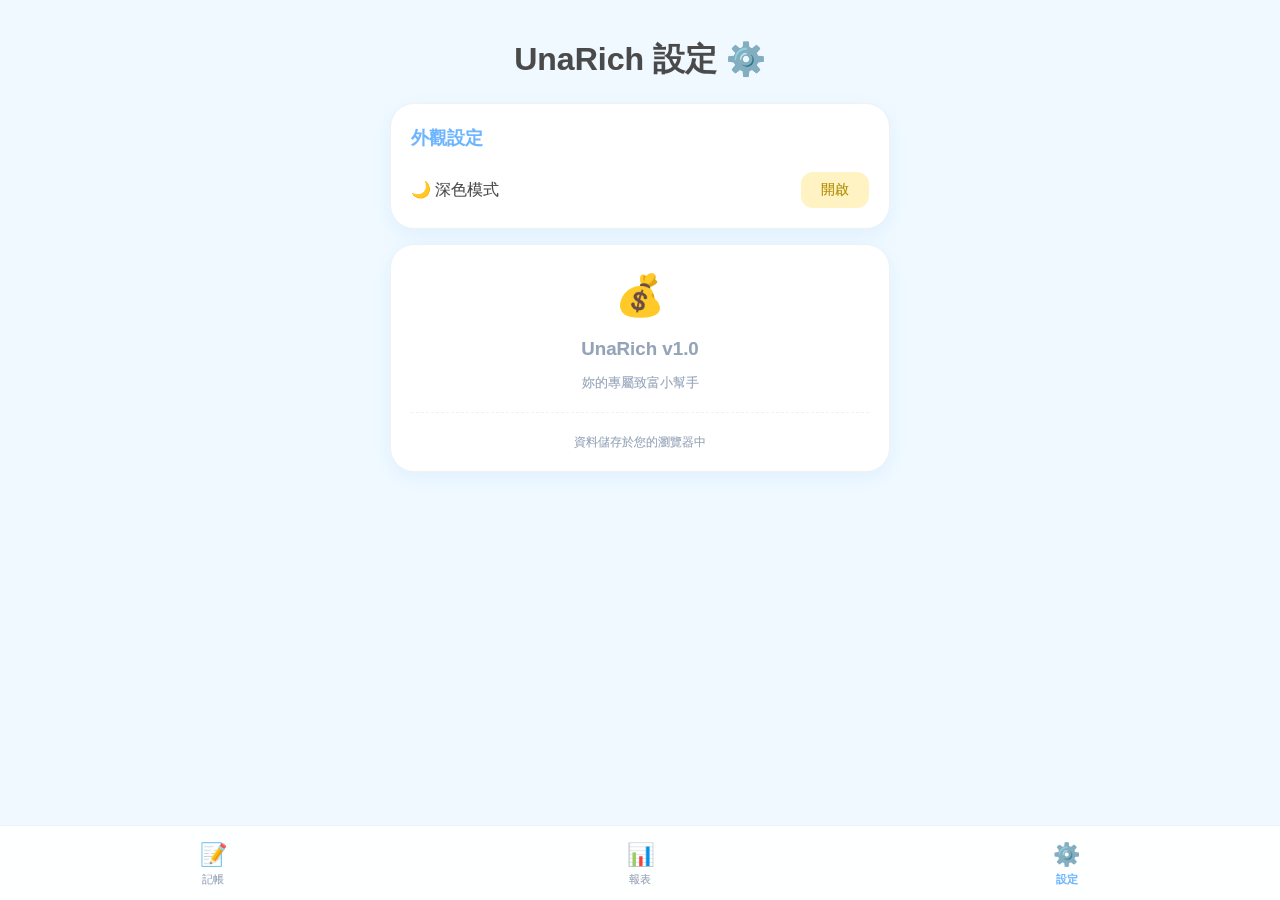
==== settings.html @ 3dc7ce1a "新增報表分析與設定頁面，更新主頁面結構與樣式，優化使用者介面" ====
<!doctype html>
<html lang="zh-Hant">
  <head>
    <meta charset="UTF-8" />
    <meta name="viewport" content="width=device-width, initial-scale=1.0, maximum-scale=1.0, user-scalable=no" />
    <title>UnaRich - 設定</title>
    <link rel="stylesheet" href="style.css" />
    <link rel="manifest" href="manifest.json" />
    <link rel="icon" href="https://cdn-icons-png.flaticon.com/512/2489/2489756.png" type="image/png" />
  </head>
  <body class="page-settings">
    <header class="app-header">
      <h1>UnaRich 設定 ⚙️</h1>
    </header>

    <main class="container">
      <section class="card">
        <h2 style="margin-bottom: 20px">外觀設定</h2>
        <div style="display: flex; justify-content: space-between; align-items: center">
          <span>🌙 深色模式</span>
          <button
            id="dark-mode-toggle"
            class="nav-btn"
            onclick="toggleDarkMode()"
            style="width: auto; border-radius: 12px; font-size: 14px; padding: 8px 20px"
          >
            開啟
          </button>
        </div>
      </section>

      <section class="card" style="text-align: center; color: var(--text-sub)">
        <div style="font-size: 40px; margin-bottom: 10px">💰</div>
        <h3>UnaRich v1.0</h3>
        <p style="font-size: 13px; margin-top: 10px">妳的專屬致富小幫手</p>
        <hr style="border: 0; border-top: 1px dashed var(--border-color); margin: 20px 0" />
        <p style="font-size: 12px">資料儲存於您的瀏覽器中</p>
      </section>
    </main>

    <nav class="bottom-nav">
      <a href="index.html" class="nav-item">
        <span class="nav-icon">📝</span>
        <p>記帳</p>
      </a>
      <a href="charts.html" class="nav-item">
        <span class="nav-icon">📊</span>
        <p>報表</p>
      </a>
      <a href="settings.html" class="nav-item active">
        <span class="nav-icon">⚙️</span>
        <p>設定</p>
      </a>
    </nav>

    <script src="script.js"></script>
  </body>
</html>
---- style.css ----
/* --- 1. 核心重設 --- */
* {
    margin: 0;
    padding: 0;
    box-sizing: border-box; 
    -webkit-text-stroke: 0.1px; 
    -webkit-tap-highlight-color: transparent;
}

html, body {
    max-width: 100vw;
    overflow-x: hidden;
}

:root {
    --bg-color: #f0f9ff;         
    --card-bg: #ffffff; 
    --text-main: #4a4a4a;
    --text-sub: #94a3b8;
    --border-color: #eef2f5;
    --card-shadow: rgba(162, 210, 255, 0.2);
    --primary: #ffd93d;          
    --secondary: #a2d2ff;        
    --accent: #6eb5ff;           
    --expense: #ff8b8b;          
    --income: #6bcb77;           
    --nav-bg: rgba(255, 255, 255, 0.9);
}

body.dark-mode {
    --bg-color: #121212;         
    --card-bg: #1e1e1e;          
    --text-main: #e2e8f0;        
    --text-sub: #94a3b8;
    --border-color: #333333;
    --card-shadow: rgba(0, 0, 0, 0.4);
    --primary: #facc15;          
    --secondary: #3b82f6;        
    --accent: #60a5fa;
    --nav-bg: rgba(30, 30, 30, 0.9);
}

/* --- 2. 基礎樣式 --- */
body { 
    font-family: 'Noto Sans TC', sans-serif;
    background: var(--bg-color); 
    padding: 15px; 
    padding-bottom: 100px;
    color: var(--text-main);
    transition: background 0.3s, color 0.3s;
    line-height: 1.5;
}

.app-header {
    text-align: center;
    padding: 20px 0;
}

.container {
    max-width: 500px;
    margin: 0 auto;
}

/* --- 3. 卡片與元件 --- */
.card { 
    background: var(--card-bg); 
    padding: 20px; 
    border-radius: 24px; 
    box-shadow: 0 6px 20px var(--card-shadow);
    margin-bottom: 15px; 
    border: 1px solid var(--border-color);
}

h2 { 
    margin-bottom: 15px; 
    font-size: 1.15rem; 
    color: var(--accent); 
    display: flex; 
    align-items: center; 
    gap: 8px; 
}

/* 表單元件 */
input, select, .type-btn, .save-btn { 
    height: 50px; 
    border-radius: 16px; 
    font-size: 16px;
    font-family: inherit;
}

input, select {
    width: 100%;
    padding: 0 15px;
    margin: 8px 0;
    border: 2px solid var(--border-color);
    background: var(--card-bg);
    color: var(--text-main);
    outline: none;
    appearance: none;
}

/* 類型選擇器 */
.type-switcher { display: flex; gap: 10px; margin-bottom: 15px; }
.type-btn { 
    flex: 1; border: 2px solid var(--border-color); 
    background: var(--card-bg); color: var(--text-sub); font-weight: bold; cursor: pointer;
}
.type-btn.active-exp { background: var(--expense); color: white; border-color: var(--expense); }
.type-btn.active-inc { background: var(--income); color: white; border-color: var(--income); }

.save-btn { 
    width: 100%; background: var(--primary); color: #4a4a4a; border: none; 
    font-weight: bold; cursor: pointer; box-shadow: 0 4px 0 #e6c235; margin-top: 10px;
}
.save-btn:active { transform: translateY(2px); box-shadow: 0 2px 0 #e6c235; }

/* --- 4. 圖表專用樣式 (解決跑版) --- */
.month-selector {
    display: flex; align-items: center; justify-content: center; gap: 20px;
}

#current-month-display {
    font-size: 1.1rem; font-weight: 800; min-width: 120px; text-align: center;
}

.nav-btn {
    background: #fff3c4; border: none; width: 36px; height: 36px; border-radius: 50%;
    cursor: pointer; display: flex; align-items: center; justify-content: center; color: #b08d00;
}

.chart-container {
    position: relative;
    height: 280px; /* 固定高度防止跑版 */
    width: 100%;
    margin-top: 10px;
}

canvas {
    max-width: 100% !important;
    max-height: 100% !important;
}

/* --- 5. 底部導覽列 --- */
.bottom-nav {
    position: fixed; bottom: 0; left: 0; right: 0; height: 75px;
    background: var(--nav-bg); backdrop-filter: blur(10px);
    display: flex; justify-content: space-around; align-items: center;
    border-top: 1px solid var(--border-color); z-index: 1000;
}

.nav-item { text-decoration: none; text-align: center; color: var(--text-sub); flex: 1; }
.nav-item.active { color: var(--accent); font-weight: bold; }
.nav-icon { font-size: 22px; display: block; }
.nav-item p { font-size: 11px; }

/* --- 6. 紀錄列表與彈窗 --- */
.record-item { display: flex; justify-content: space-between; padding: 12px 0; border-bottom: 1px solid var(--border-color); }
.amt-exp { color: var(--expense); font-weight: 800; }
.amt-inc { color: var(--income); font-weight: 800; }

.toast {
    position: fixed; bottom: 90px; left: 50%; transform: translateX(-50%);
    background: rgba(0,0,0,0.8); color: white; padding: 10px 20px; border-radius: 20px;
    opacity: 0; transition: 0.3s; z-index: 2000; pointer-events: none;
}
.toast.show { opacity: 1; }
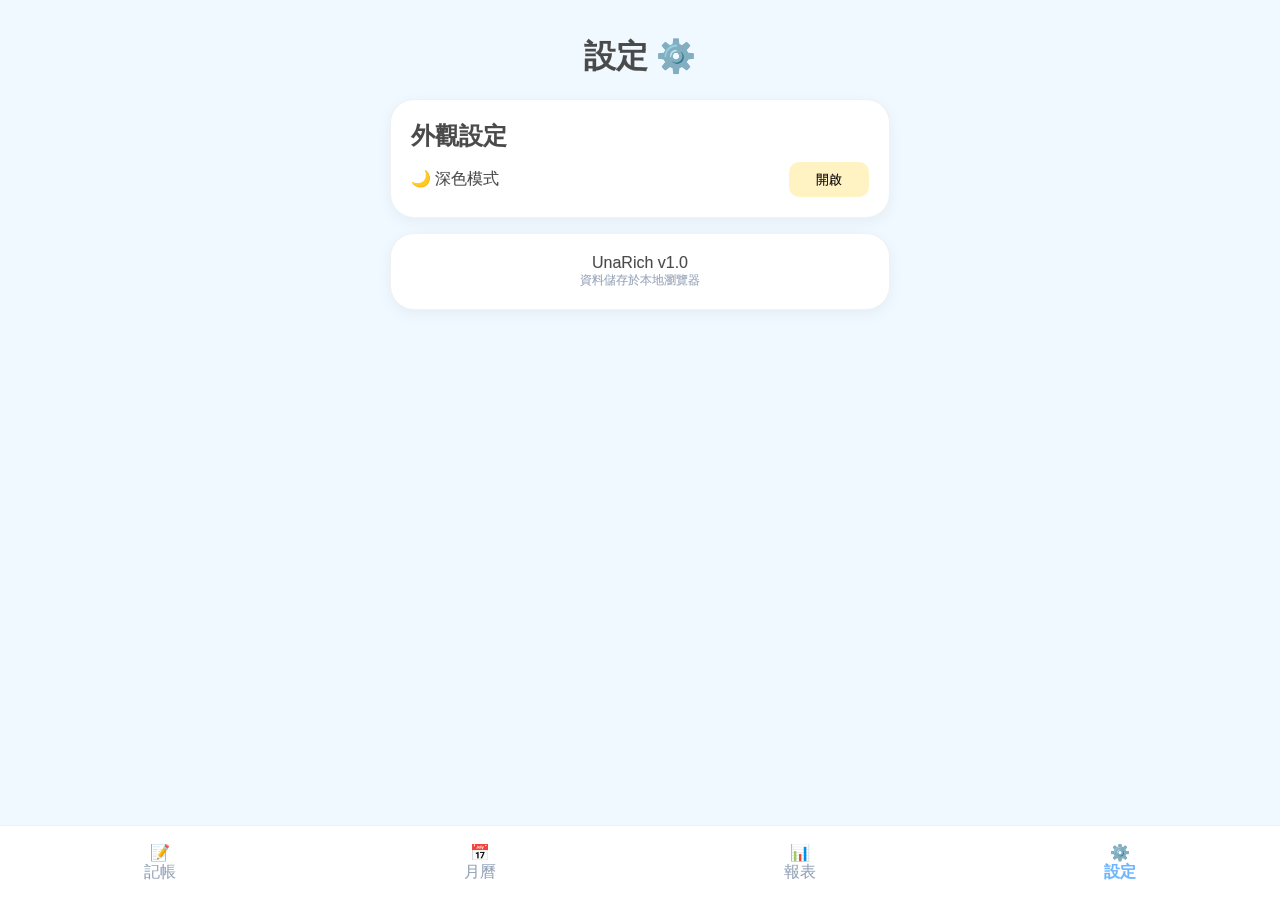
==== commit 4119a046: "新增月曆檢視頁面，重構主頁面與報表頁面，優化樣式與功能，更新 manifest 檔案，加入 Service Worker 快取，改善使用者介面與交互體驗" ====
--- a/settings.html
+++ b/settings.html
@@ -5,54 +5,23 @@
     <meta name="viewport" content="width=device-width, initial-scale=1.0, maximum-scale=1.0, user-scalable=no" />
     <title>UnaRich - 設定</title>
     <link rel="stylesheet" href="style.css" />
-    <link rel="manifest" href="manifest.json" />
-    <link rel="icon" href="https://cdn-icons-png.flaticon.com/512/2489/2489756.png" type="image/png" />
   </head>
   <body class="page-settings">
-    <header class="app-header">
-      <h1>UnaRich 設定 ⚙️</h1>
-    </header>
-
+    <header class="app-header"><h1>設定 ⚙️</h1></header>
     <main class="container">
       <section class="card">
-        <h2 style="margin-bottom: 20px">外觀設定</h2>
-        <div style="display: flex; justify-content: space-between; align-items: center">
+        <h2>外觀設定</h2>
+        <div style="display: flex; justify-content: space-between; align-items: center; margin-top: 10px">
           <span>🌙 深色模式</span>
-          <button
-            id="dark-mode-toggle"
-            class="nav-btn"
-            onclick="toggleDarkMode()"
-            style="width: auto; border-radius: 12px; font-size: 14px; padding: 8px 20px"
-          >
-            開啟
-          </button>
+          <button id="dark-mode-toggle" class="nav-btn" onclick="toggleDarkMode()" style="width: 80px; border-radius: 10px">開啟</button>
         </div>
       </section>
-
-      <section class="card" style="text-align: center; color: var(--text-sub)">
-        <div style="font-size: 40px; margin-bottom: 10px">💰</div>
-        <h3>UnaRich v1.0</h3>
-        <p style="font-size: 13px; margin-top: 10px">妳的專屬致富小幫手</p>
-        <hr style="border: 0; border-top: 1px dashed var(--border-color); margin: 20px 0" />
-        <p style="font-size: 12px">資料儲存於您的瀏覽器中</p>
+      <section class="card" style="text-align: center">
+        <p>UnaRich v1.0</p>
+        <p style="font-size: 12px; color: var(--text-sub)">資料儲存於本地瀏覽器</p>
       </section>
     </main>
-
-    <nav class="bottom-nav">
-      <a href="index.html" class="nav-item">
-        <span class="nav-icon">📝</span>
-        <p>記帳</p>
-      </a>
-      <a href="charts.html" class="nav-item">
-        <span class="nav-icon">📊</span>
-        <p>報表</p>
-      </a>
-      <a href="settings.html" class="nav-item active">
-        <span class="nav-icon">⚙️</span>
-        <p>設定</p>
-      </a>
-    </nav>
-
+    <div id="nav-placeholder"></div>
     <script src="script.js"></script>
   </body>
 </html>
--- a/style.css
+++ b/style.css
@@ -1,166 +1,85 @@
-/* --- 1. 核心重設 --- */
-* {
-    margin: 0;
-    padding: 0;
-    box-sizing: border-box; 
-    -webkit-text-stroke: 0.1px; 
-    -webkit-tap-highlight-color: transparent;
+:root {
+    --bg-color: #f0f9ff; --card-bg: #ffffff; --text-main: #4a4a4a; --text-sub: #94a3b8;
+    --border-color: #eef2f5; --primary: #ffd93d; --accent: #6eb5ff;
+    --expense: #ff8b8b; --income: #6bcb77; --nav-bg: rgba(255, 255, 255, 0.95);
+}
+body.dark-mode {
+    --bg-color: #121212; --card-bg: #1e1e1e; --text-main: #e2e8f0; --border-color: #333;
+    --nav-bg: rgba(30, 30, 30, 0.95);
+}
+* { box-sizing: border-box; margin: 0; padding: 0; -webkit-text-stroke: 0.1px; }
+body { 
+    font-family: sans-serif; background: var(--bg-color); color: var(--text-main); 
+    padding: 15px; padding-bottom: 90px; transition: 0.3s;
+}
+.container { max-width: 500px; margin: 0 auto; }
+.app-header { text-align: center; padding: 20px 0; }
+.card { 
+    background: var(--card-bg); padding: 20px; border-radius: 24px; 
+    margin-bottom: 15px; border: 1px solid var(--border-color);
+    box-shadow: 0 4px 15px rgba(0,0,0,0.05);
+}
+input, select, .type-btn, .save-btn { 
+    width: 100%; height: 50px; border-radius: 15px; border: 2px solid var(--border-color);
+    background: var(--card-bg); color: var(--text-main); font-size: 16px; margin: 8px 0; padding: 0 15px;
+}
+.type-switcher { display: flex; gap: 10px; }
+.type-btn { cursor: pointer; font-weight: bold; color: var(--text-sub); }
+.active-exp { background: var(--expense) !important; color: white !important; border-color: var(--expense) !important; }
+.active-inc { background: var(--income) !important; color: white !important; border-color: var(--income) !important; }
+.save-btn { background: var(--primary); border: none; font-weight: bold; cursor: pointer; box-shadow: 0 4px 0 #e6c235; }
+.save-btn:active { transform: translateY(2px); box-shadow: 0 2px 0 #e6c235; }
+.bottom-nav { 
+    position: fixed; bottom: 0; left: 0; right: 0; height: 75px; 
+    background: var(--nav-bg); display: flex; align-items: center; border-top: 1px solid var(--border-color);
+}
+.nav-item { flex: 1; text-align: center; text-decoration: none; color: var(--text-sub); }
+.nav-item.active { color: var(--accent); font-weight: bold; }
+.chart-container { position: relative; height: 260px; width: 100%; margin-top: 10px; }
+.month-selector { display: flex; align-items: center; justify-content: center; gap: 20px; }
+.nav-btn { width: 35px; height: 35px; border-radius: 50%; border: none; background: #fff3c4; cursor: pointer; }
+.record-item { display: flex; justify-content: space-between; padding: 12px 0; border-bottom: 1px solid var(--border-color); }
+.toast { 
+    position: fixed; bottom: 90px; left: 50%; transform: translateX(-50%); 
+    background: rgba(0,0,0,0.8); color: white; padding: 10px 20px; border-radius: 20px; 
+    opacity: 0; transition: 0.3s; pointer-events: none;
 }
 
-html, body {
-    max-width: 100vw;
-    overflow-x: hidden;
+/* 月曆網格佈局 */
+.calendar-grid {
+    display: grid;
+    grid-template-columns: repeat(7, 1fr);
+    gap: 5px;
+    text-align: center;
 }
 
-:root {
-    --bg-color: #f0f9ff;         
-    --card-bg: #ffffff; 
-    --text-main: #4a4a4a;
-    --text-sub: #94a3b8;
-    --border-color: #eef2f5;
-    --card-shadow: rgba(162, 210, 255, 0.2);
-    --primary: #ffd93d;          
-    --secondary: #a2d2ff;        
-    --accent: #6eb5ff;           
-    --expense: #ff8b8b;          
-    --income: #6bcb77;           
-    --nav-bg: rgba(255, 255, 255, 0.9);
+.calendar-day-head {
+    font-weight: bold;
+    font-size: 12px;
+    padding: 10px 0;
+    color: var(--text-sub);
 }
 
-body.dark-mode {
-    --bg-color: #121212;         
-    --card-bg: #1e1e1e;          
-    --text-main: #e2e8f0;        
-    --text-sub: #94a3b8;
-    --border-color: #333333;
-    --card-shadow: rgba(0, 0, 0, 0.4);
-    --primary: #facc15;          
-    --secondary: #3b82f6;        
-    --accent: #60a5fa;
-    --nav-bg: rgba(30, 30, 30, 0.9);
+.calendar-day {
+    aspect-ratio: 1 / 1.2;
+    border-radius: 12px;
+    padding: 5px;
+    display: flex;
+    flex-direction: column;
+    justify-content: flex-start;
+    align-items: center;
+    font-size: 13px;
+    cursor: pointer;
+    transition: 0.2s;
+    border: 1px solid transparent;
 }
 
-/* --- 2. 基礎樣式 --- */
-body { 
-    font-family: 'Noto Sans TC', sans-serif;
-    background: var(--bg-color); 
-    padding: 15px; 
-    padding-bottom: 100px;
-    color: var(--text-main);
-    transition: background 0.3s, color 0.3s;
-    line-height: 1.5;
-}
+.calendar-day:active { transform: scale(0.9); }
+.calendar-day.today { border: 1px solid var(--primary); background: #fffdf0; }
+.calendar-day.selected { background: var(--secondary); color: white !important; }
 
-.app-header {
-    text-align: center;
-    padding: 20px 0;
-}
-
-.container {
-    max-width: 500px;
-    margin: 0 auto;
-}
-
-/* --- 3. 卡片與元件 --- */
-.card { 
-    background: var(--card-bg); 
-    padding: 20px; 
-    border-radius: 24px; 
-    box-shadow: 0 6px 20px var(--card-shadow);
-    margin-bottom: 15px; 
-    border: 1px solid var(--border-color);
-}
-
-h2 { 
-    margin-bottom: 15px; 
-    font-size: 1.15rem; 
-    color: var(--accent); 
-    display: flex; 
-    align-items: center; 
-    gap: 8px; 
-}
-
-/* 表單元件 */
-input, select, .type-btn, .save-btn { 
-    height: 50px; 
-    border-radius: 16px; 
-    font-size: 16px;
-    font-family: inherit;
-}
-
-input, select {
-    width: 100%;
-    padding: 0 15px;
-    margin: 8px 0;
-    border: 2px solid var(--border-color);
-    background: var(--card-bg);
-    color: var(--text-main);
-    outline: none;
-    appearance: none;
-}
-
-/* 類型選擇器 */
-.type-switcher { display: flex; gap: 10px; margin-bottom: 15px; }
-.type-btn { 
-    flex: 1; border: 2px solid var(--border-color); 
-    background: var(--card-bg); color: var(--text-sub); font-weight: bold; cursor: pointer;
-}
-.type-btn.active-exp { background: var(--expense); color: white; border-color: var(--expense); }
-.type-btn.active-inc { background: var(--income); color: white; border-color: var(--income); }
-
-.save-btn { 
-    width: 100%; background: var(--primary); color: #4a4a4a; border: none; 
-    font-weight: bold; cursor: pointer; box-shadow: 0 4px 0 #e6c235; margin-top: 10px;
-}
-.save-btn:active { transform: translateY(2px); box-shadow: 0 2px 0 #e6c235; }
-
-/* --- 4. 圖表專用樣式 (解決跑版) --- */
-.month-selector {
-    display: flex; align-items: center; justify-content: center; gap: 20px;
-}
-
-#current-month-display {
-    font-size: 1.1rem; font-weight: 800; min-width: 120px; text-align: center;
-}
-
-.nav-btn {
-    background: #fff3c4; border: none; width: 36px; height: 36px; border-radius: 50%;
-    cursor: pointer; display: flex; align-items: center; justify-content: center; color: #b08d00;
-}
-
-.chart-container {
-    position: relative;
-    height: 280px; /* 固定高度防止跑版 */
-    width: 100%;
-    margin-top: 10px;
-}
-
-canvas {
-    max-width: 100% !important;
-    max-height: 100% !important;
-}
-
-/* --- 5. 底部導覽列 --- */
-.bottom-nav {
-    position: fixed; bottom: 0; left: 0; right: 0; height: 75px;
-    background: var(--nav-bg); backdrop-filter: blur(10px);
-    display: flex; justify-content: space-around; align-items: center;
-    border-top: 1px solid var(--border-color); z-index: 1000;
-}
-
-.nav-item { text-decoration: none; text-align: center; color: var(--text-sub); flex: 1; }
-.nav-item.active { color: var(--accent); font-weight: bold; }
-.nav-icon { font-size: 22px; display: block; }
-.nav-item p { font-size: 11px; }
-
-/* --- 6. 紀錄列表與彈窗 --- */
-.record-item { display: flex; justify-content: space-between; padding: 12px 0; border-bottom: 1px solid var(--border-color); }
-.amt-exp { color: var(--expense); font-weight: 800; }
-.amt-inc { color: var(--income); font-weight: 800; }
-
-.toast {
-    position: fixed; bottom: 90px; left: 50%; transform: translateX(-50%);
-    background: rgba(0,0,0,0.8); color: white; padding: 10px 20px; border-radius: 20px;
-    opacity: 0; transition: 0.3s; z-index: 2000; pointer-events: none;
-}
-.toast.show { opacity: 1; }+/* 月曆上的小金額文字 */
+.cal-exp { font-size: 9px; color: var(--expense); transform: scale(0.8); }
+.cal-inc { font-size: 9px; color: var(--income); transform: scale(0.8); }
+.calendar-day.selected .cal-exp, 
+.calendar-day.selected .cal-inc { color: white; }
